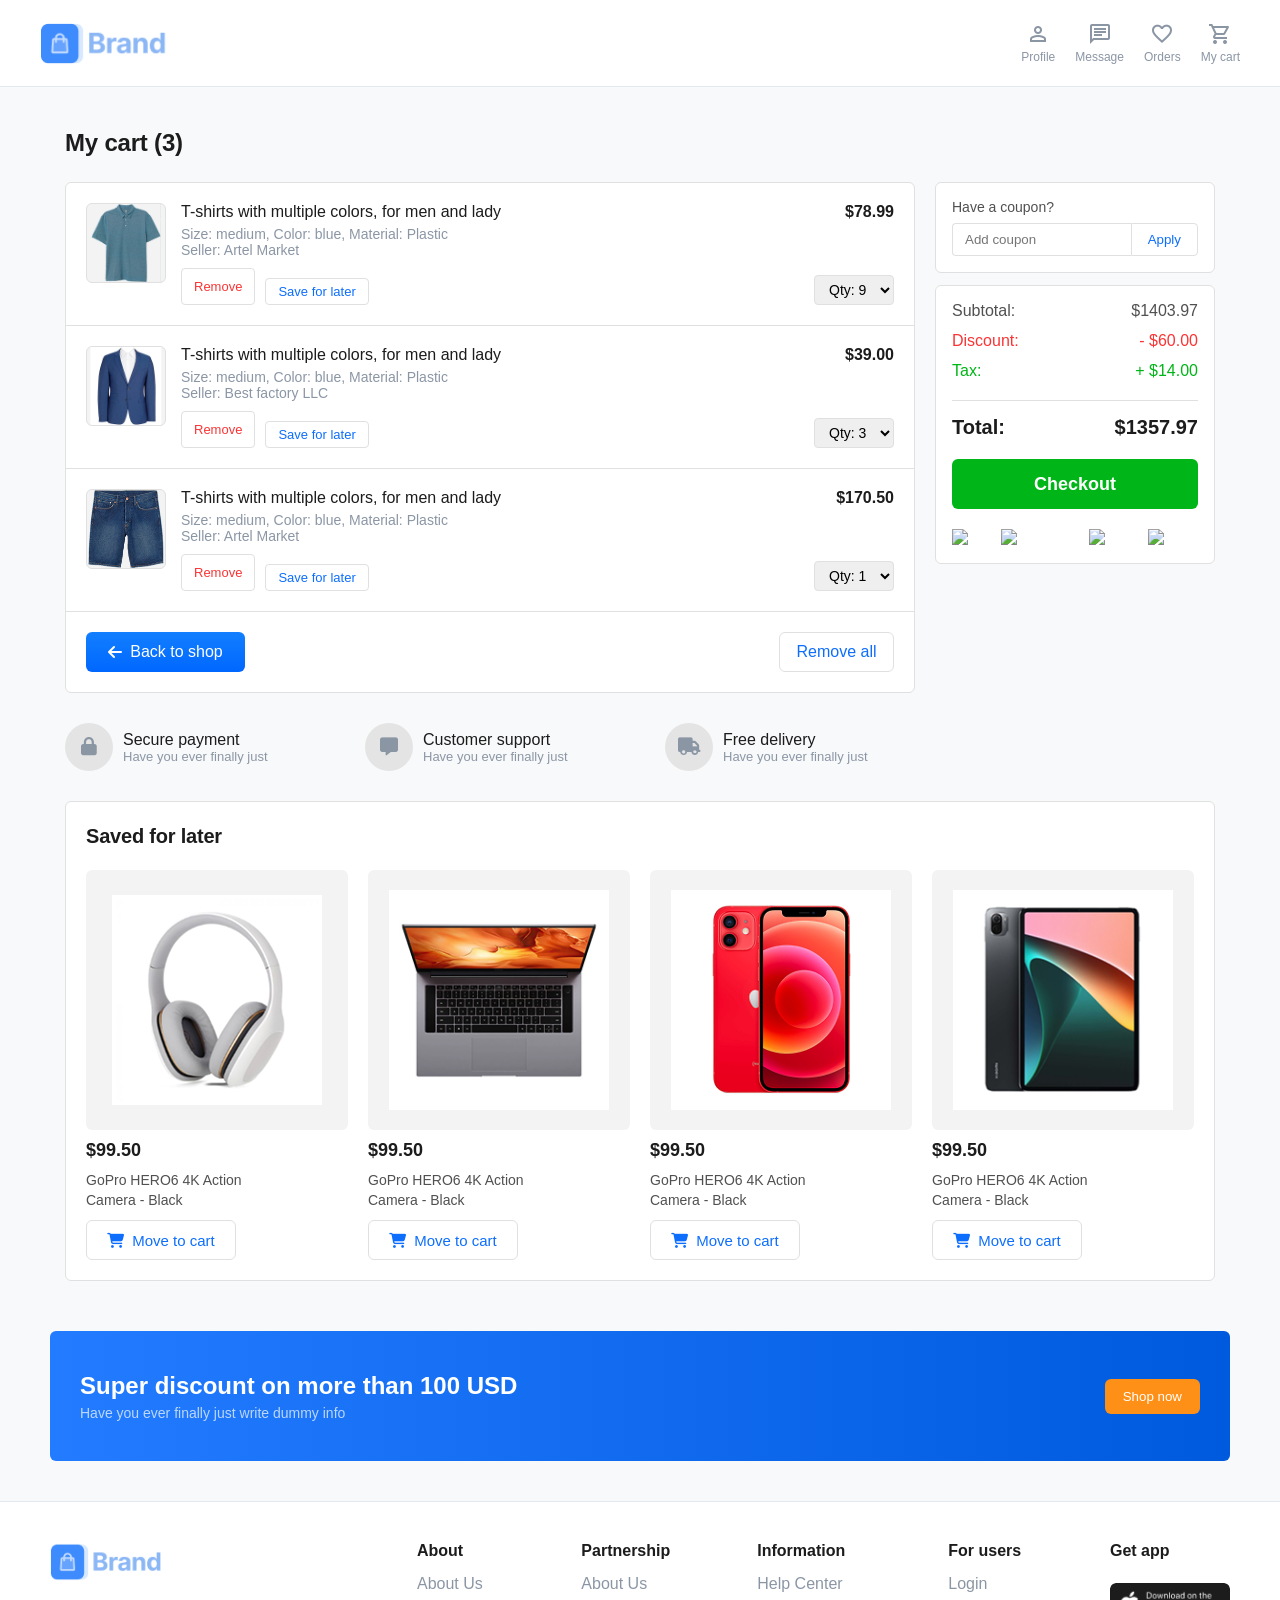
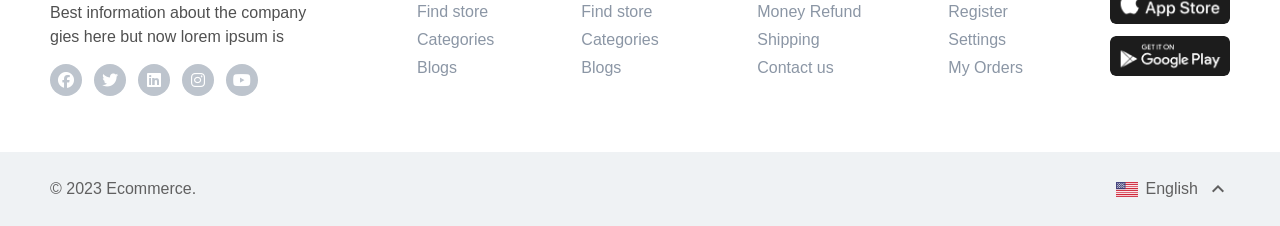
==== cart.html @ c19e3179 "Final assignment submission" ====
<!DOCTYPE html>
<html lang="en">

<head>
  <meta charset="UTF-8">
  <meta name="viewport" content="width=device-width, initial-scale=1.0">
  <link rel="stylesheet" href="css/style.css">
<link
      rel="stylesheet"
      href="https://fonts.googleapis.com/css2?family=Material+Symbols+Outlined:opsz,wght,FILL,GRAD@24,400,1,0"
    />
    <link
      rel="stylesheet"
      href="https://cdnjs.cloudflare.com/ajax/libs/font-awesome/6.5.1/css/all.min.css"
    />  <title>ecommerce</title>
</head>

<body>
  <header class="header-wrapper">
      <div class="main-header">
        <div class="header-container">
          <div class="logo">
            <img src="assets/assets/Layout/Brand/logo-colored.png" alt="Brand Logo" />
          </div>
          <nav class="user-nav">
            <div class="nav-item">
              <span class="material-symbols-outlined colored-icon">person</span>
              <span class="colored-text">Profile</span>
            </div>
            <div class="nav-item">
              <span class="material-symbols-outlined colored-icon">chat</span>
              <span class="colored-text">Message</span>
            </div>
            <div class="nav-item">
              <span class="material-symbols-outlined colored-icon"
                >favorite</span
              >
              <span class="colored-text">Orders</span>
            </div>
            <div class="nav-item">
              <span class="material-symbols-outlined colored-icon"
                >shopping_cart</span
              >
              <span class="colored-text">My cart</span>
            </div>
          </nav>
        </div>
      </div>

          </header>
          <div class="container">
    <div class="page-title">My cart (3)</div>

    <div class="main-content">
        <!-- Left Side: Cart Data -->
        <div class="cart-section">
            
            <!-- Item 1 -->
            <div class="cart-item">
                <div class="item-details-left">
                    <div class="item-image">
                        <img src="assets/assets/Layout/alibaba/Image/cloth/Bitmap.png" alt="T-shirt">
                    </div>
                    <div class="item-info">
                        <h4>T-shirts with multiple colors, for men and lady</h4>
                        <div class="item-meta">Size: medium, Color: blue, Material: Plastic<br>Seller: Artel Market</div>
                        <div class="item-actions">
                            <button class="btn-small">Remove</button>
                            <button class="btn-small save">Save for later</button>
                        </div>
                    </div>
                </div>
                <div class="item-price-right">
                    <div class="item-price">$78.99</div>
                    <select class="qty-dropdown">
                        <option>Qty: 9</option>
                    </select>
                </div>
            </div>

            <!-- Item 2 -->
            <div class="cart-item">
                <div class="item-details-left">
                    <div class="item-image">
                        <img src="assets/assets/Layout/alibaba/Image/cloth/30.png" alt="Backpack">
                    </div>
                    <div class="item-info">
                        <h4>T-shirts with multiple colors, for men and lady</h4>
                        <div class="item-meta">Size: medium, Color: blue, Material: Plastic<br>Seller: Best factory LLC</div>
                        <div class="item-actions">
                            <button class="btn-small">Remove</button>
                            <button class="btn-small save">Save for later</button>
                        </div>
                    </div>
                </div>
                <div class="item-price-right">
                    <div class="item-price">$39.00</div>
                    <select class="qty-dropdown">
                        <option>Qty: 3</option>
                    </select>
                </div>
            </div>

            <!-- Item 3 -->
            <div class="cart-item">
                <div class="item-details-left">
                    <div class="item-image">
                        <img src="assets/assets/Layout/alibaba/Image/cloth/3.png" alt="Lamp">
                    </div>
                    <div class="item-info">
                        <h4>T-shirts with multiple colors, for men and lady</h4>
                        <div class="item-meta">Size: medium, Color: blue, Material: Plastic<br>Seller: Artel Market</div>
                        <div class="item-actions">
                            <button class="btn-small">Remove</button>
                            <button class="btn-small save">Save for later</button>
                        </div>
                    </div>
                </div>
                <div class="item-price-right">
                    <div class="item-price">$170.50</div>
                    <select class="qty-dropdown">
                        <option>Qty: 1</option>
                    </select>
                </div>
            </div>

            <!-- Cart Bottom Buttons -->
            <div class="cart-bottom-actions">
                <button class="btn-back"><i class="fa-solid fa-arrow-left"></i> Back to shop</button>
                <button class="btn-remove-all">Remove all</button>
            </div>
        </div>

        <!-- Right Side: Summary Sidebar -->
        <div class="sidebar1">
            <div class="block-coupon">
                <p>Have a coupon?</p>
                <div class="coupon-input-group">
                    <input type="text" placeholder="Add coupon">
                    <button>Apply</button>
                </div>
            </div>

            <div class="aside-summary">
                <div class="summary-row"><span>Subtotal:</span> <span>$1403.97</span></div>
                <div class="summary-row discount"><span>Discount:</span> <span>- $60.00</span></div>
                <div class="summary-row tax"><span>Tax:</span> <span>+ $14.00</span></div>
                
                <div class="summary-total"><span>Total:</span> <span>$1357.97</span></div>
                
                <button class="btn-checkout">Checkout</button>
                
                <div class="payment-icons">
                    <img src="https://upload.wikimedia.org/wikipedia/commons/f/fa/American_Express_logo_%282018%29.svg" alt="Amex" height="18">
                    <img src="https://upload.wikimedia.org/wikipedia/commons/2/2a/Mastercard-logo.svg" alt="Mastercard" height="18">
                    <img src="https://upload.wikimedia.org/wikipedia/commons/b/b5/PayPal.svg" alt="PayPal" height="18">
                    <img src="https://upload.wikimedia.org/wikipedia/commons/b/b0/Apple_Pay_logo.svg" alt="Apple Pay" height="18">
                </div>
            </div>
        </div>
    </div>

    <!-- Info Features Row -->
    <div class="features-row">
        <div class="feature-block">
            <div class="feature-icon grey"><i class="fa-solid fa-lock"></i></div>
            <div class="feature-text">
                <h5>Secure payment</h5>
                <p>Have you ever finally just</p>
            </div>
        </div>
        <div class="feature-block">
            <div class="feature-icon grey"><i class="fa-solid fa-message"></i></div>
            <div class="feature-text">
                <h5>Customer support</h5>
                <p>Have you ever finally just</p>
            </div>
        </div>
        <div class="feature-block">
            <div class="feature-icon grey"><i class="fa-solid fa-truck"></i></div>
            <div class="feature-text">
                <h5>Free delivery</h5>
                <p>Have you ever finally just</p>
            </div>
        </div>
    </div>

    <!-- Saved for Later Section -->
    <div class="saved-section">
        <div class="saved-title">Saved for later</div>
        <div class="saved-grid">
            
            <div class="saved-card">
                <div class="saved-image"><img src="assets/assets/Image/tech/86.png" alt="Tablet"></div>
                <div class="saved-price">$99.50</div>
                <div class="saved-desc">GoPro HERO6 4K Action <br> Camera - Black</div>
                <button class="btn-move-cart"><i class="fa-solid fa-cart-shopping"></i> Move to cart</button>
            </div>

            <div class="saved-card">
                <div class="saved-image"><img src="assets/assets/Image/tech/34.png" alt="Phone"></div>
                <div class="saved-price">$99.50</div>
                <div class="saved-desc">GoPro HERO6 4K Action <br> Camera - Black</div>
                <button class="btn-move-cart"><i class="fa-solid fa-cart-shopping"></i> Move to cart</button>
            </div>

            <div class="saved-card">
                <div class="saved-image"><img src="assets/assets/Image/tech/33.png" alt="Smartwatch"></div>
                <div class="saved-price">$99.50</div>
                <div class="saved-desc">GoPro HERO6 4K Action  <br> Camera - Black</div>
                <button class="btn-move-cart"><i class="fa-solid fa-cart-shopping"></i> Move to cart</button>
            </div>

            <div class="saved-card">
                <div class="saved-image"><img src="assets/assets/Image/tech/32.png" alt="Laptop"></div>
                <div class="saved-price">$99.50</div>
                <div class="saved-desc">GoPro HERO6 4K Action <br> Camera - Black</div>
                <button class="btn-move-cart"><i class="fa-solid fa-cart-shopping"></i> Move to cart</button>
            </div>

        </div>
    </div>
</div>
<!-- BANNER -->
<div class="discount-banner">

  <div class="banner-text">
    <h2>Super discount on more than 100 USD</h2>
    <p>Have you ever finally just write dummy info</p>
  </div>

  <button>Shop now</button>

</div>
<!-- ===== FOOTER ===== -->
   <footer class="main-footer">
      <div class="footer-container">
        <div class="footer-col brand-info">
          <img
            src="assets/assets/Layout/Brand/logo-colored.png"
            alt="Brand Logo"
            class="footer-logo"
          />
          <p class="brand-desc">
            Best information about the company gies here but now lorem ipsum is
          </p>
          <div class="social-icons">
            <a href="#"><i class="fa-brands fa-facebook"></i></a>
            <a href="#"><i class="fa-brands fa-twitter"></i></a>
            <a href="#"><i class="fa-brands fa-linkedin"></i></a>
            <a href="#"><i class="fa-brands fa-instagram"></i></a>
            <a href="#"><i class="fa-brands fa-youtube"></i></a>
          </div>
        </div>

        <div class="footer-col">
          <h4>About</h4>
          <ul>
            <li><a href="#">About Us</a></li>
            <li><a href="#">Find store</a></li>
            <li><a href="#">Categories</a></li>
            <li><a href="#">Blogs</a></li>
          </ul>
        </div>

        <div class="footer-col">
          <h4>Partnership</h4>
          <ul>
            <li><a href="#">About Us</a></li>
            <li><a href="#">Find store</a></li>
            <li><a href="#">Categories</a></li>
            <li><a href="#">Blogs</a></li>
          </ul>
        </div>

        <div class="footer-col">
          <h4>Information</h4>
          <ul>
            <li><a href="#">Help Center</a></li>
            <li><a href="#">Money Refund</a></li>
            <li><a href="#">Shipping</a></li>
            <li><a href="#">Contact us</a></li>
          </ul>
        </div>

        <div class="footer-col">
          <h4>For users</h4>
          <ul>
            <li><a href="#">Login</a></li>
            <li><a href="#">Register</a></li>
            <li><a href="#">Settings</a></li>
            <li><a href="#">My Orders</a></li>
          </ul>
        </div>

        <div class="footer-col app-links">
          <h4>Get app</h4>
          <a href="#"
            ><img
              src="assets/assets/Layout/Misc/market-button.png"
              alt="App Store"
              class="store-img"
          /></a>
          <a href="#"
            ><img
              src="assets/assets/Layout/Misc/Group.png"
              alt="Google Play"
              class="store-img"
          /></a>
        </div>
      </div>

      <div class="footer-bottom">
        <div class="bottom-container">
          <p>© 2023 Ecommerce.</p>
          <div class="lang-select">
            <img
              src="assets/assets/Layout1/Image/flags/US@2x.png"
              alt="US"
              class="mini-flag"
            />
            <span>English</span>
            <span class="material-symbols-outlined">expand_less</span>
          </div>
        </div>
      </div>
    </footer>
</body>
</html>
---- css/style.css ----
body {
  margin: 0;
  font-family: Arial;
  background-color: rgb(245, 245, 245); 
}

* {
    margin: 0;
    padding: 0;
    box-sizing: border-box;
    font-family: 'Arial', sans-serif; 
}

:root {
    --primary-blue: #0D6EFD;
    --border-color: #E3E8EE;
    --text-gray: #8B96A5;
    --dark-text: #1C1C1C;
}

.header-wrapper {
    width: 100%;
    display: block; 
    background: #FFFFFF;
    border-bottom: 1px solid var(--border-color);
}

.main-header {
    width: 100%;
    height: 86px;
    display: flex;
    justify-content: center;
    align-items: center;
}

.header-container {
    width: 100%;
    max-width: 1440px;
    padding: 0 40px;
    display: flex;
    justify-content: space-between;
    align-items: center;
}

.logo img {
    height: 45px;
    display: block;
}

.search-container {
    display: flex;
    border: 2px solid var(--primary-blue);
    border-radius: 8px;
    overflow: hidden;
    height: 40px;
    width: 600px;
}

.search-input {
    border: none;
    padding: 0 15px;
    flex-grow: 1;
    outline: none;
}

.category-select {
    border-left: 1px solid var(--border-color);
    display: flex;
    align-items: center;
    padding: 0 10px;
    gap: 5px;
    font-size: 14px;
    background: #fff;
    cursor: pointer;
}

.search-btn {
    background: var(--primary-blue);
    color: white;
    border: none;
    padding: 0 25px;
    font-weight: 600;
    cursor: pointer;
}

/* USER NAV */
.user-nav {
    display: flex;
    gap: 20px;
}

.nav-item {
    display: flex;
    flex-direction: column;
    align-items: center;
    cursor: pointer;
}

.colored-icon {
    color: var(--text-gray);
    font-size: 24px !important;
    margin-bottom: 4px;
}

.colored-text {
    color: var(--text-gray);
    font-size: 12px;
}

/* SECONDARY NAV (56px height) */
.secondary-nav {
    width: 100%;
    height: 56px;
    border-top: 1px solid var(--border-color);
    display: flex;
    justify-content: center;
}

.container {
    width: 100%;
    max-width: 1440px;
    padding: 0 40px;
}

.nav-flex {
    display: flex;
    justify-content: space-between;
    align-items: center;
    height: 100%;
}

.nav-left, .nav-right {
    display: flex;
    align-items: center;
    gap: 25px;
}

.menu-item, .menu-link {
    display: flex;
    align-items: center;
    gap: 6px;
    text-decoration: none;
    color: var(--dark-text);
    font-size: 16px;
    font-weight: 500;
    cursor: pointer;
}

.menu-link:hover, .menu-item:hover {
    color: var(--primary-blue);
}

.expand-icon {
    font-size: 18px !important;
    color: var(--text-gray);
}

.nav-flag {
    width: 22px;
    height: 15px;
    object-fit: cover;
}

.dropdown {
    position: relative; 
}

.dropdown-content {
    display: none;      
    position: absolute;
    top: 100%;        
    left: 0;
    background-color: #ffffff;
    min-width: 150px;
    box-shadow: 0px 8px 16px rgba(0,0,0,0.1); 
    border: 1px solid #E3E8EE;
    border-radius: 4px;
    z-index: 100;       
    list-style: none;
    padding: 10px 0;
}

.dropdown:hover .dropdown-content {
    display: block;
}

.dropdown-content li {
    padding: 10px 15px;
    display: flex;
    align-items: center;
    gap: 10px;
    font-size: 14px;
    color: #1C1C1C;
    transition: background 0.2s;
}

.dropdown-content li:hover {
    background-color: #F7F8F9;
    color: #0D6EFD;
}

.dropdown-content li img {
    width: 30px;     
    height: 18px;  
    object-fit: cover; 
    border-radius: 2px; 
    border: 1px solid #E3E8EE; 
}

.main-container {
  width: 1254px;
  height: 400px;
  border-radius: 6px;
  border: 1px solid #ccc;
  margin: 20px auto;
  display: grid;
  grid-template-columns: 250px 665px 200px;
  gap: 20px;
  align-items: start;
  background-color: white;
}

.sidebar {
background-color: white;
  padding: 10px;
  border-radius: 6px;
  width: 250px;
  height: 360px;
}


.sidebar p {
  padding: 10px;
  margin: 0;
  cursor: pointer;
  border-radius: 6px;
  
}

.sidebar p:hover {
  background: #e3f0ff;
}

.sidebar .active {
  background: #dbeafe;
}

/* BANNER */
.banner {
  width: 665px;
  height: 360px;
  border-width: 1px;
  background: url('../assets/assets/Image/backgrounds/Banner-board.png') no-repeat center/cover;
  border-radius: 6px;
  display: flex;
  background-color: white;
  margin-top: 10px;
  }

.banner-text h3 {
  margin: 0;
  align-self: flex-start;
  margin-top: 50px;
  margin-left: 40px;

}

.banner-text h1 {
  margin: 10px 0;
  margin-left: 40px;
}

.banner-text button {
  padding: 8px 15px;
  border: none;
  border-radius: 6px;
  margin-left: 40px;
  
}

.right-section {
  display: flex;
  flex-direction: column;
  gap: 10px;
  margin-left: 10px;
  border-radius: 6px;
  margin-top: 10px;
}

.profile-box {
  background: #f0f7ff;
  padding: 15px;
  border-radius: 6px;
  width: 250px;
  height: 180px;
  align-items: space-between;
}
.btn-row {
  display: flex;
  flex-direction: column;
  gap: 10px;
}
.profile-top {
  display: flex;
  gap: 10px;
  align-items: center;
  padding-bottom: 15px;
}

.avatar {
  width: 44px;
}

/* BUTTONS */
.btn-primary {
  width: 100%;
  height: 30px;
  margin-top: 10px;
  border-radius: 6px;
  border: none;
  color: white;
  background: linear-gradient(180deg, #127FFF 0%, #0067FF 100%);
}

.btn-light {
  width: 100%;
  height: 30px;
  margin-top: 5px;
  border-radius: 6px;
  border: 1px solid #ddd;
}

.offer-box {
  background: #F38332;
  color: white;
  padding: 15px;
  border-radius: 6px;
  width: 250px;
  height: 80px;
}

.quote-box {
  background: #55BDC3;
  color: white;
  padding: 15px;
  border-radius: 6px;
  width: 250px;
  height: 80px;
}

.deals-section {
  width: 1254px;
  height: 240px;
  margin: 20px auto;
  display: flex;
  background: white;
  border-radius: 6px;
  border: 1px solid #ccc;
  background-color: white;
}
.deals-header {
  display: flex;
  width: 330px;
  height: 257px;
}

.deal-timer {
  width: 198px;
  padding: 15px;
}

.timer-box {
  display: flex;
  gap: 5px;
  margin-top: 10px;
}

.timer-box div {
  background: #444;
  color: white;
  padding: 6px;
  border-radius: 4px;
  font-size: 12px;
}

.deal-items {
  display: flex;
  flex: 1;
}

.item {
  text-align: center;
  border-left: 1px solid #eee;
  padding: 10px;
  width: 179px;
  height: 235px;
}

.item img {
  width: 100px;
  height: 120px;
}

.item span {
  display: inline-block;
  background: #ffe5e5;
  color: red;
  padding: 3px 6px;
  border-radius: 10px;
}

/* BLOCK */
.block-section {
  width: 1253px;
  height: 257px;
  margin: 20px auto;
  display: flex;
  background: white;
  border-radius: 6px;
  border: 1px solid #ccc;
 }

.block-left {
  width: 380px;
  padding: 20px;
  background: #f5f5f5;
  background: url('../assets/assets/Image/backgrounds/969.png') no-repeat center;
  background-size: 100% 100%;
}

.block-left.second {
  width: 380px;
  padding: 20px;
  background: #eaf2ff;
   background: url('../assets/assets/Image/backgrounds/98.png') no-repeat center;
  background-size: 100% 100%;
}


.block-items {
  display: grid;
  grid-template-columns: repeat(4, 1fr);
  flex: 1;
}

.card {
  width: 223px;
  height: 128px;
  display: flex;
  justify-content: space-between;
  align-items: center;
  padding: 10px;
  border-left: 1px solid #eee;
  border-bottom: 1px solid #eee;
}

/* TEXT */
.text {
  font-size: 14px;
}

.text span {
  font-size: 12px;
  color: gray;
}

/* IMAGE RIGHT SIDE */
.card img {
  width: 70px;
  height: 70px;
  object-fit: contain;
}

.inquiry-section {
  width: 1254px;
  height: 420px;
  margin: 20px auto;
  border-radius: 6px;
  display: flex;
  justify-content: space-between;
  align-items: center;
  padding: 40px  ;
  background: url('../assets/assets/Image/backgrounds/982.png') center/cover;
  color: white;
}

.inquiry-left {
  width: 440px;
  
}
.inquiry-left h2 {
  margin: 0 0 10px;
}

/* RIGHT FORM */
.inquiry-form {
  width: 500px;
  height: 346px;
  background: white;
  color: black;
  padding: 20px;
  border-radius: 6px;
  align-items: space-between;
  gap:10px;
}
.inquiry-form h3 {
  margin: 0 0 15px;
}
.inquiry-form input,
.inquiry-form textarea,
.inquiry-form select {
  width: 460px;
  margin-bottom: 20px;
  padding: 10px;
}

.form-row {
  display: flex;
  gap: 10px;
}

.inquiry-form button {
  background: #0d6efd;
  color: white;
  border: none;
  padding: 10px;
  border-radius: 6px;
}
.recommend-section {
  width: 1254px;
  margin: 20px auto;
}

.recommend-section h3 {
  margin-bottom: 20px;
}

.recommend-grid {
  display: grid;
  grid-template-columns: repeat(5, 1fr);
  gap: 15px;
}

.rec-card {
  background: white;
  padding: 15px;
  border-radius: 6px;
  text-align: left;
}

.rec-card img {
  width: 100%;
  height: 150px;
  object-fit: contain;
}

.rec-card h4 {
  margin: 10px 0 5px;
}

.rec-card p {
  font-size: 13px;
  color: gray;
}
.service-section {
  width: 1254px;
  margin: 30px auto;
}
.service-section h3 {
  margin-bottom: 20px;
}
.service-grid {
  display: grid;
  grid-template-columns: repeat(4, 1fr);
  gap: 20px;
}

.service-card {
  border-radius: 6px;
  overflow: hidden;
  position: relative;
}

.service-icon {
  position: absolute;
  right: 15px;
  top: 90px;
  width: 40px;
  height: 40px;
  background: #e3f0ff;
  border-radius: 50%;
  display: flex;
  align-items: center;
  justify-content: center;
}

.service-card img {
  width: 100%;
  height: 120px;
  object-fit: cover;
}

.service-card p {
  margin: 0px;
  background: white;
  padding: 10px;
}
.country-section {
  width: 1254px;
  margin: 30px auto;
  padding-bottom: 10px;
}
.country-section h3 {
  margin-bottom: 20px;
}
.country-grid {
  display: grid;
  grid-template-columns: repeat(5, 1fr);
  gap: 10px;
}
.country-item {
  display: flex;
  align-items: center;
  gap: 10px;
}

.country-item span {
  font-size: 12px;
  color: gray;
  
}
.newsletter {
  background: #EFF2F4;
  padding: 40px 0;
  text-align: center;
}

/* center content */
.newsletter-box {
  width: 600px;
  margin: auto;
}

/* form row */
.news-form {
  display: flex;
  justify-content: center;
  gap: 10px;
  margin-top: 15px;
}

/* input with icon */
.input-box {
  display: flex;
  align-items: center;
  border: 1px solid #ccc;
  background: white;
  padding: 0 10px;
  height: 40px;
  width: 300px;
}

.input-box i {
  color: gray;
  margin-right: 8px;
}

.input-box input {
  border: none;
  outline: none;
  flex: 1;
}

.news-form button {
  height: 40px;
  padding: 0 20px;
  background: #0d6efd;
  color: white;
  border: none;
  border-radius: 4px;
}
.main-footer {
    width: 100%;
    background: #FFFFFF;
    margin-top: 40px; /* Space from the content above */
    border-top: 1px solid #E3E8EE;
}

.footer-container {
    max-width: 1180px; /* Same as your hero/deals width */
    height: 250px; /* Main content height */
    margin: 0 auto;
    display: flex;
    justify-content: space-between;
    padding-top: 40px;
}

.footer-col h4 {
    font-size: 16px;
    font-weight: 600;
    color: #1C1C1C;
    margin-bottom: 15px;
}

.footer-col ul {
    list-style: none;
}

.footer-col ul li {
    margin-bottom: 10px;
}

.footer-col ul li a {
    text-decoration: none;
    color: #8B96A5;
    font-size: 16px;
    transition: color 0.3s;
}

.footer-col ul li a:hover {
    color: #0D6EFD;
}

/* Brand Section (Column 1) */
.brand-info {
    width: 280px;
}

.footer-logo {
    height: 40px;
    margin-bottom: 15px;
}

.brand-desc {
    color: #505050;
    font-size: 16px;
    line-height: 24px;
    margin-bottom: 15px;
}

.social-icons {
    display: flex;
    gap: 10px;
}

.social-icons img {
    width: 30px;
    height: 30px;
    filter: grayscale(1); /* Matches the design icons */
    opacity: 0.6;
}

/* App Store Images */
.app-links {
    display: flex;
    flex-direction: column;
    gap: 8px;
}

.store-img {
    width: 120px;
    border-radius: 6px;
}

/* FOOTER BOTTOM BAR */
.footer-bottom {
    width: 100%;
    height: 74px; /* Total height = 250 + 74 = 324px total */
    background: #EFF2F4;
    display: flex;
    justify-content: center;
    align-items: center;
}

.bottom-container {
    width: 1180px;
    display: flex;
    justify-content: space-between;
    align-items: center;
    color: #606060;
    font-size: 16px;
}

.lang-select {
    display: flex;
    align-items: center;
    gap: 8px;
    cursor: pointer;
}

.mini-flag {
    width: 22px;
    height: 15px;
}

.social-icons {
    display: flex;
    gap: 12px;
    margin-top: 15px;
}

.social-icons a {
    display: flex;
    align-items: center;
    justify-content: center;
    width: 32px; /* Perfect circle size */
    height: 32px;
    background-color: #BDC4CD; /* The grey background from your reference */
    border-radius: 50%; /* Makes it perfectly round */
    text-decoration: none;
    transition: all 0.3s ease;
}

.social-icons a i {
    color: #FFFFFF; /* White icon inside the grey circle */
    font-size: 16px;
}

.social-icons a:hover {
    background-color: #0D6EFD; /* Changes to brand blue on hover */
}

.social-icons a:hover i {
    color: #FFFFFF;
}
.breadcrumb {
  width: 100%;
  height: 54px;
  background: #f7f7f7;
  display: flex;
  align-items: center;
  gap: 6px;
}
.breadcrumb-item {
  display: flex;
    align-items: center;
    gap: 6px;
    text-decoration: none;
    color: var(--dark-text);
    font-size: 16px;
    font-weight: 500;
    cursor: pointer;
    padding-left: 110px;
}
.breadcrumb a {
  color: #8B96A5;
  text-decoration: none;
  margin: 0 5px;
}
.breadcrumb a:hover {
  color: #0d6efd;
}
.breadcrumb span {
  margin-left: 5px;
  color: #1C1C1C;
}
.page-container {
  width: 1254px;
  margin: 5px auto;
  display: flex;
  gap: 20px;
  align-items: flex-start;
}

.filter-sidebar {
  width: 240px;
  border-bottom: 1px solid #DEE2E7; 
}

.filter-box {
  border-radius: 6px;
  margin-bottom: 12px;
  background: transparent;   
  border: none;              
  border-bottom: 1px solid #DEE2E7;
  padding: 15px 0;
}
.filter-box:last-child {
  border-bottom: none;
  border:none;
}
  
.filter-header {
  display: flex;
  justify-content: space-between;
  align-items: center;
  padding: 12px;
}

.filter-header h4 {
  margin: 0;
  font-size: 14px;
}

.filter-header i {
  font-size: 12px;
  color: gray;
}

.filter-box p {
  margin: 0;
  padding: 8px 12px;
  font-size: 13px;
}
.filter-box a {
  margin: 0;
  padding: 8px 12px;
  font-size: 13px;
  }
  
.see-all {
  color: #0d6efd;
  font-size: 13px;
}

.price-inputs {
  display: flex;
  gap: 10px;
  padding: 10px 12px;
}

.price-inputs input {
  width: 80px;
  padding: 6px;
  border: 1px solid #ccc;
}

/* BUTTON */
.apply-btn {
  margin: 10px 12px;
  width: calc(100% - 24px);
  padding: 6px;
  background: white;
  border: 1px solid #DEE2E7;
  color: #0d6efd;
  border-radius: 4px;
}

/* LABELS */
.filter-box label {
  display: flex;
  align-items: center;
  gap: 6px;
  padding: 6px 12px;
  font-size: 13px;
}

/* STARS */
.fa-star {
  color: #FFA500;
  font-size: 12px;
}
.hide p,
.hide label,
.hide .price-inputs,
.hide input[type="range"],
.hide button {
  display: none;
}
/* RIGHT SIDE */
.content {
  width: 1100px;

}

/* TOP BAR */
.content-top {
  width: 100%;
  display: flex;
  justify-content: space-between;
  align-items: center;
  border: 1px solid #DEE2E7;
  padding: 10px 15px;
  background: white;
}

.result-text {
  font-size: 14px;
}

.content-actions {
  display: flex;
  align-items: center;
  gap: 15px;
}

.featured {
  height: 35px;
  border: 1px solid #ccc;
}

.view-icons i {
  padding: 8px;
  border: 1px solid #ccc;
  cursor: pointer;
}

/* PRODUCT LIST */
.product-list {
  margin-top: 15px;
}

.product-card {
  width: 100%;
  height: 183px;
  display: flex;
  gap: 15px;
  border: 1px solid #DEE2E7;
  padding: 15px;
  margin-bottom: 10px;
  background: white;
  position: relative;
}

.product-card img {
  width: 160px;
  height: 100%;
  object-fit:fill;
  
}

.product-info h4 {
  margin-top: 5px;
  color: #1C1C1C;
  padding-bottom: 10px;
}
.product-info p {
  margin: 5px 0;
  color: gray;
  padding-top: 10px;
  font-size: 13px;
  font-weight: 400;
}
.price {
  font-weight: bold;
  padding-bottom: 10px;
}

.old {
  text-decoration: line-through;
  color: gray;
  font-size: 12px;
}

.rating {
  font-size: 12px;
  margin: 5px 0;
}

.fa-star {
  color: orange;
}

.green {
  color: green;
  margin-left: 10px;
}


.product-info a {
  color: #0d6efd;
  font-size: 13px;
}

.fav {
  position: absolute;
  right: 15px;
  top: 15px;
  color: #0d6efd;
  cursor: pointer;
}
.fav1 {
  position: absolute;
  right: 15px;
  top: 267px;
  color: #0d6efd;
  cursor: pointer;
  border-radius: 6px;
  border: 1px solid rgb(219, 219, 219) ;
  padding: 4px 4px 4px 4px;
}
/* PAGINATION */
.pagination {
  width: 100%;
  display: flex;
  justify-content: flex-end;
  gap: 20px;
  margin-top: 20px;
  margin-bottom: 20px;
}

.pages button:hover {
  background: rgb(182, 182, 182);
  color: white;
}

.show {
  border: 1px solid #ccc;
  padding: 8px 12px;
}

.pages button {
  width: 40px;
  height: 40px;
  border: 1px solid #ccc;
  background: white;
}

.pages .active {
  background: rgb(182, 182, 182);
  color: white;
}
.filters-applied {
  display: flex;
  gap: 10px;
  align-items: center;
  flex-wrap: wrap;
  padding: 8px;
}

.tag {
  background: #ffffff;
  padding: 5px 10px;
  border-radius: 5px;
  font-size: 13px;
  display: flex;
  gap: 5px;
  align-items: center;
  cursor: pointer;
  border: 1px solid #0073ff
}

.tag i {
  font-size: 12px;
}

.clear-btn {
  margin-left: auto;
  background: none;
  border: none;
  color: #0d6efd;
  cursor: pointer;
}
.grid-products {
  display: grid;
  grid-template-columns: repeat(3, 1fr);
  gap: 15px;
  margin-top: 10px;
}

.grid-card {
  background: white;
  border: 1px solid #DEE2E7;
  border-radius: 6px;
  padding: 15px;
  text-align: flex-start;
  position: relative;
width: 327px;
height: 405px;
}

.grid-card img {
 width: 230px;
  height: 230px;
 object-fit: fill;
}

.grid-card h4 {
  margin: 10px 0 5px;
  padding-top: 10px;
  padding-bottom: 10px;
}

.grid-card h4 span {
  text-decoration: line-through;
  color: gray;
  font-size: 12px;
}

.grid-card p {
  font-size: 14px;
  color: #555;
  padding-top: 10px;
}
.content-main {
  width: 1180px;
  height: 500px;
  margin: 20px auto;
  display: flex;
  gap: 20px;
  background: white;
  padding: 20px;
  border: 1px solid #DEE2E7;
  border-radius: 6px;
}

/* LEFT */
.image-section {
  width: 380px;
}

.main-img {
  width: 380px;
  height: 380px;
  border: 1px solid #DEE2E7;
  border-radius: 6px;
  display: flex;
  align-items: center;
  justify-content: center;
}

.main-img img {
  width: 345px;
  height: 345px;
  object-fit: contain;
}

/* GALLERY */
.gallery {
  display: flex;
  gap: 8px;
  margin-top: 10px;
}

.gallery img {
  width: 56px;
  height: 56px;
  border: 1px solid #ccc;
  cursor: pointer;
}

/* CENTER */
.product-info-detail {
  width: 430px;
  
}

.product-info-detail h2 {
  margin-top: 10px;
  font-size: 20px;
  margin-bottom: 10px;
}

/* STOCK */
.stock {
  color: green;
  font-size: 14px;
  display: flex;
  align-items: center;
  gap: 5px;
}

/* RATING LINE */
.rating-line {
  display: flex;
  gap: 12px;
  align-items: center;
  font-size: 13px;
  margin-bottom: 10px;
}

.stars i {
  color: orange;
  font-size: 12px;
}

.score {
  color: #ff9017;
  font-weight: bold;
}

/* PRICE BOX */
.price-box {
  display: flex;
  margin: 10px 0;
  background: #fff3e6;
    gap: 18px;

}

.price-item {
  padding: 10px 15px;
  border-right: 1px solid #eee;
}

.price-item span {
  display: block;
  font-size: 12px;
  color: gray;
}

/* DETAILS TABLE */
.details-table {
  margin-top: 10px;
  gap: 8px;
  display: flex;
  flex-direction: column;
}

.row {
  display: flex;
  padding: 8px 0;
  border-bottom: 1px solid #eee;
}

.row span {
  width: 140px;
  color: gray;
  font-size: 13px;
}

.row p {
  margin: 0;
  font-size: 13px;
}

/* RIGHT */
.seller-box {
  width: 280px;
  border: 1px solid #DEE2E7;
  padding: 15px;
  border-radius: 6px;
  display: flex;
  flex-direction: column;
  gap: 10px;
}
.seller-box p {
  margin: 0;
  font-size: 16px;
  color: #838383;
  gap: 5px;
  }

.seller-top {
  display: flex;
  gap: 10px;
  align-items: center;
  border-bottom: 1px solid #d6d6d6;
  padding-bottom: 12px;
}

.logo1 {
  width: 40px;
  height: 40px;
  background: #d8f0f2;
  display: flex;
  align-items: center;
  justify-content: center;
  border-radius: 6px;
}

.seller-box button {
  width: 100%;
  margin-top: 10px;
}
.btn-light {
  background-color: white;
  color: #0d6efd;
}
.save {
  margin-top: 10px;
  color: #0d6efd;
  cursor: pointer;
  padding-left: 50px;
}
.detail-container{
  width:1254px;
  margin:40px auto;
  display:flex;
  gap:25px;
  padding-left:35px;
}

/* LEFT */
.block-detail{
  width:880px;
  background:white;
  border:1px solid #DEE2E7;
  border-radius:6px;
  padding:20px;
}

.tabs{
  display:flex;
  border-bottom:1px solid #DEE2E7;
}

.tabs span{
  padding:12px 20px;
  cursor:pointer;
  color:#8B96A5;
}

.tabs .active{
  color:#0d6efd;
  border-bottom:2px solid #0d6efd;
}

.desc{
  font-size:14px;
  color:#505050;
  line-height:22px;
  margin:20px 0;
}

/* TABLE */
.info-table{
  width:100%;
  border:1px solid #DEE2E7;
  border-collapse:collapse;
  margin-bottom:20px;
}

.info-table td{
  border:1px solid #DEE2E7;
  padding:10px;
  font-size:13px;
}

/* FEATURES */
.features{
  list-style:none;
  padding:0;
}

.features li{
  margin-bottom:8px;
  font-size:13px;
}

.features i{
  color:#0d6efd;
  margin-right:6px;
}

/* RIGHT */
.aside-items{
  width:280px;
  height:408px;
  background:white;
  border:1px solid #DEE2E7;
  border-radius:6px;
  padding:15px;
}

.aside-items h4{
  margin-bottom:15px;
}

.aside-card{
  display:flex;
  gap:10px;
  margin-bottom:12px;
}

.aside-card img{
  width:60px;
  height:60px;
  object-fit:contain;
  border:1px solid #eee;
}

.aside-card p{
  margin:0;
  font-size:13px;
}

.aside-card span{
  font-size:12px;
  color:gray;
}
/* RELATED */
.block-recommend {
  width: 1180px;
  height: 300px;
  margin: 30px auto;
  background: white;
  border: 1px solid #DEE2E7;
  border-radius: 6px;
  padding: 20px;
}

.block-recommend h3 {
  font-size: 20px;
  margin-bottom: 20px;
}

/* ROW */
.recommend-row {
  display: flex;
  justify-content: space-between;
}

/* ITEM */
.rec-item {
  width: 172px;
}

.rec-item img {
  width: 100%;
  height: 160px;
  object-fit: contain;
  background: #f5f5f5;
  border-radius: 6px;
}

.rec-item p {
  font-size: 13px;
  margin: 10px 0 5px;
}

.rec-item span {
  font-size: 13px;
  color: gray;
}


/* BANNER */
.discount-banner {
  width: 1180px;
  height: 130px;
  margin: 20px auto;
  border-radius: 6px;
  display: flex;
  justify-content: space-between;
  align-items: center;
  padding: 0 30px;

  /* 🔥 gradient same design */
  background: linear-gradient(90deg, #237CFF 0%, #005ADE 100%);
  color: white;
}

/* TEXT */
.banner-text h2 {
  margin: 0;
  font-size: 24px;
}

.banner-text p {
  margin-top: 5px;
  opacity: 0.7;
  font-size: 14px;
}

/* BUTTON */
.discount-banner button {
  background: #FF9017;
  border: none;
  color: white;
  padding: 10px 18px;
  border-radius: 6px;
  cursor: pointer;
}
* {
    box-sizing: border-box;
    margin: 0;
    padding: 0;
}

body {
    font-family: 'Inter', sans-serif;
    background-color: #F8F9FA;
    color: #1C1C1C;
}

/* Fix: Container ki max-width use ki hai aur top margin kam kar diya hai */
.container {
    max-width: 1180px;
    width: 100%;
    margin: 40px auto 50px auto; /* 40px margin-top karega topbar ke masle ko fix */
    padding: 0 15px; /* Taa ke choti screen pe border na kate */
}

/* --- Header --- */
.page-title {
    font-weight: 600;
    font-size: 24px;
    line-height: 32px;
    letter-spacing: -0.2px;
    margin-bottom: 23px; 
    color: #1C1C1C;
}

/* --- Main Layout --- */
.main-content {
    display: flex;
    gap: 20px; 
    align-items: flex-start; /* Fix: Box apni asal height pe rahenge, stretch nahi honge */
}

/* --- Left Side: Cart Items --- */
.cart-section {
    flex: 1; /* Fix: Bachi hui sari jagah properly cover karega, display cut nahi hoga */
    background: #FFFFFF;
    border: 1px solid #E0E0E0;
    border-radius: 6px;
}

.cart-item {
    display: flex;
    justify-content: space-between;
    padding: 20px; /* Fix: width ki jagah padding use ki hai takay cut na ho */
    border-bottom: 1px solid #E0E0E0;
}

.item-details-left {
    display: flex;
    gap: 15px;
}

.item-image {
    width: 80px;
    height: 80px;
    background: #F3F3F3;
    border: 1px solid #E0E0E0;
    border-radius: 6px;
    display: flex;
    align-items: center;
    justify-content: center;
    overflow: hidden;
    flex-shrink: 0;
}

.item-image img {
    max-width: 100%;
    max-height: 100%;
    object-fit: cover;
}

.item-info h4 {
    font-size: 16px;
    font-weight: 500;
    margin-bottom: 5px;
    color: #1C1C1C;
}

.item-meta {
    font-size: 14px;
    color: #8B96A5;
    margin-bottom: 10px;
}

.item-actions {
    display: flex;
    gap: 10px;
}

.btn-small {
    padding: 5px 12px;
    border: 1px solid #E0E0E0;
    background: #FFFFFF;
    border-radius: 4px;
    font-size: 13px;
    color: #FA3434;
    cursor: pointer;
    font-weight: 500;
}

.btn-small.save {
    color: #0D6EFD;
    
}

.item-price-right {
    text-align: right;
    display: flex;
    flex-direction: column;
    justify-content: space-between;
    align-items: flex-end;
    min-width: 80px; /* Ensure price side doesn't squish */
}

.item-price {
    font-size: 16px;
    font-weight: 600;
    color: #1C1C1C;
}

.qty-dropdown {
    padding: 5px 10px;
    border: 1px solid #E0E0E0;
    border-radius: 4px;
    font-size: 14px;
    outline: none;
    width: 80px;
    margin-top: 15px;
}

/* Cart Bottom Buttons */
.cart-bottom-actions {
    display: flex;
    justify-content: space-between;
    padding: 20px;
}

.btn-back {
    width: 159px;
    height: 40px;
    border-radius: 6px;
    background: linear-gradient(180deg, #127FFF 0%, #0067FF 100%);
    color: #FFFFFF;
    border: none;
    font-size: 16px;
    font-weight: 500;
    display: flex;
    align-items: center;
    justify-content: center;
    gap: 8px;
    cursor: pointer;
}

.btn-remove-all {
    width: 115px;
    height: 40px;
    border: 1px solid #E0E0E0;
    border-radius: 6px;
    background: #FFFFFF;
    color: #0D6EFD;
    font-size: 16px;
    font-weight: 500;
    cursor: pointer;
}

.sidebar1 {
    width: 280px; 
    flex-shrink: 0;
    display: flex;
    flex-direction: column;
    gap: 12px;
}

.block-coupon {
    background: #FFFFFF;
    border: 1px solid #E0E0E0;
    border-radius: 6px;
    padding: 16px;
}

.block-coupon p {
    font-size: 14px;
    color: #505050;
    margin-bottom: 8px;
}

.coupon-input-group {
    display: flex;
}

.coupon-input-group input {
    flex: 1;
    padding: 8px 12px;
    border: 1px solid #E0E0E0;
    border-right: none;
    border-radius: 4px 0 0 4px;
    outline: none;
    width: 100%;
}

.coupon-input-group button {
    padding: 8px 16px;
    border: 1px solid #E0E0E0;
    background: #FFFFFF;
    color: #0D6EFD;
    border-radius: 0 4px 4px 0;
    cursor: pointer;
    font-weight: 500;
}

.aside-summary {
    background: #FFFFFF;
    border: 1px solid #E0E0E0;
    border-radius: 6px;
    padding: 16px;
}

.summary-row {
    display: flex;
    justify-content: space-between;
    margin-bottom: 12px;
    font-size: 16px;
    color: #505050;
}

.summary-row.discount { color: #FA3434; }
.summary-row.tax { color: #00B517; }

.summary-total {
    display: flex;
    justify-content: space-between;
    font-size: 20px;
    font-weight: 600;
    margin: 20px 0;
    padding-top: 15px;
    border-top: 1px solid #E0E0E0;
}

.btn-checkout {
    width: 100%;
    height: 50px;
    background: #00B517;
    color: #FFFFFF;
    border: none;
    border-radius: 6px;
    font-size: 18px;
    font-weight: 600;
    cursor: pointer;
    margin-bottom: 20px;
}

.payment-icons {
    display: flex;
    justify-content: center;
    gap: 8px;
    align-items: center;
}

/* --- Info Features Section --- */
.features-row {
    display: flex;
    gap: 54px; 
    margin-top: 30px;
    margin-bottom: 30px;
}

.feature-block {
    display: flex;
    align-items: center;
    gap: 10px;
    width: 246px; 
}

.feature-icon {
    width: 48px;
    height: 48px;
    background: #E5F1FF;
    border-radius: 50%;
    display: flex;
    align-items: center;
    justify-content: center;
    color: #0D6EFD;
    font-size: 18px;
}

.feature-icon.grey { background: #E4E4E4; color: #8B96A5; }

.feature-text h5 {
    font-size: 16px;
    font-weight: 500;
    color: #1C1C1C;
}

.feature-text p {
    font-size: 13px;
    color: #8B96A5;
}

/* --- Saved for Later Section --- */
.saved-section {
    width: 100%;
    background: #FFFFFF;
    border: 1px solid #E0E0E0;
    border-radius: 6px;
    padding: 20px;
}

.saved-title {
    font-weight: 600;
    font-size: 20px;
    line-height: 28px;
    letter-spacing: -0.2px;
    margin-bottom: 20px;
}

.saved-grid {
    display: flex;
    gap: 20px;
}

.saved-card {
    flex: 1; /* Fix: Choti screens k liye better spread */
    display: flex;
    flex-direction: column;
    gap: 10px;
}

.saved-image {
    width: 100%;
    height: 260px;
    background: #F3F3F3;
    border-radius: 6px;
    display: flex;
    align-items: center;
    justify-content: center;
    overflow: hidden;
    padding: 20px;
}

.saved-image img {
    max-width: 100%;
    max-height: 100%;
    object-fit: contain;
}

.saved-price {
    font-size: 18px;
    font-weight: 600;
    color: #1C1C1C;
}

.saved-desc {
    font-size: 14px;
    color: #505050;
    line-height: 1.4;
}

.btn-move-cart {
    width: 150px;
    height: 40px;
    border: 1px solid #E0E0E0;
    background: #FFFFFF;
    color: #0D6EFD;
    border-radius: 6px;
    font-size: 15px;
    font-weight: 500;
    cursor: pointer;
    display: flex;
    align-items: center;
    justify-content: center;
    gap: 8px;
    margin-top: auto;
}
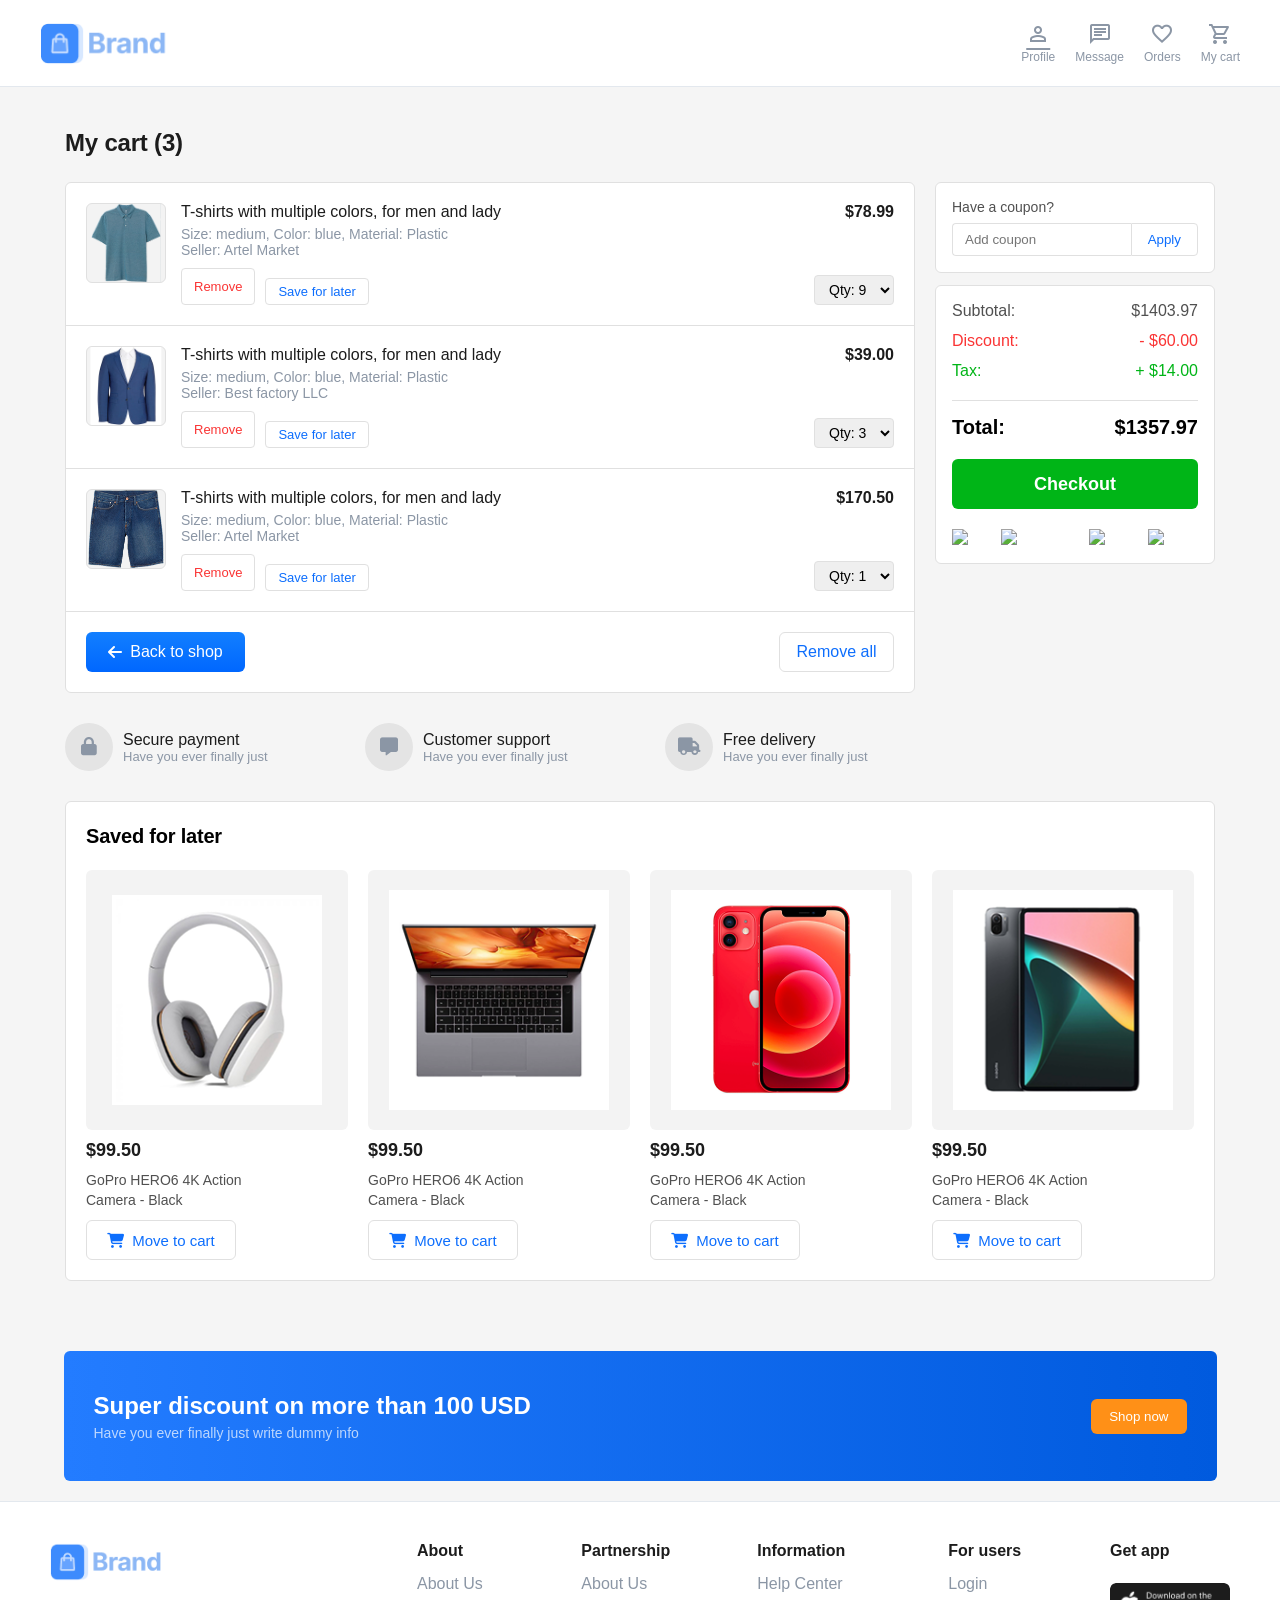
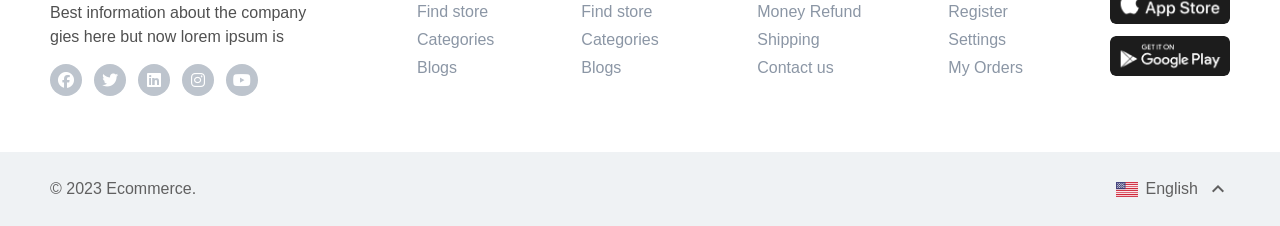
==== commit ef93a2a5: "Fixed an error in the code" ====
--- a/cart.html
+++ b/cart.html
@@ -24,7 +24,7 @@
           </div>
           <nav class="user-nav">
             <div class="nav-item">
-              <span class="material-symbols-outlined colored-icon">person</span>
+              <a href="index.html" class="material-symbols-outlined colored-icon">person</a>
               <span class="colored-text">Profile</span>
             </div>
             <div class="nav-item">
@@ -48,7 +48,7 @@
       </div>
 
           </header>
-          <div class="container">
+          <div class="container1">
     <div class="page-title">My cart (3)</div>
 
     <div class="main-content">
@@ -222,7 +222,7 @@
     </div>
 </div>
 <!-- BANNER -->
-<div class="discount-banner">
+<div class="discount-banner1">
 
   <div class="banner-text">
     <h2>Super discount on more than 100 USD</h2>
--- a/css/style.css
+++ b/css/style.css
@@ -2,6 +2,9 @@
   margin: 0;
   font-family: Arial;
   background-color: rgb(245, 245, 245); 
+  display: flex;
+    flex-direction: column;
+    min-height: 100vh;
 }
 
 * {
@@ -23,6 +26,9 @@
     display: block; 
     background: #FFFFFF;
     border-bottom: 1px solid var(--border-color);
+    position: sticky;
+    top: 0;
+    z-index: 1000; 
 }
 
 .main-header {
@@ -107,7 +113,6 @@
     font-size: 12px;
 }
 
-/* SECONDARY NAV (56px height) */
 .secondary-nav {
     width: 100%;
     height: 56px;
@@ -598,6 +603,8 @@
   width: 100%;
   height: 120px;
   object-fit: cover;
+  opacity: 1 !important; 
+  filter: none !important;
 }
 
 .service-card p {
@@ -682,13 +689,13 @@
 .main-footer {
     width: 100%;
     background: #FFFFFF;
-    margin-top: 40px; /* Space from the content above */
+    margin-top: auto; 
     border-top: 1px solid #E3E8EE;
 }
 
 .footer-container {
-    max-width: 1180px; /* Same as your hero/deals width */
-    height: 250px; /* Main content height */
+    max-width: 1180px; 
+    height: 250px; 
     margin: 0 auto;
     display: flex;
     justify-content: space-between;
@@ -721,7 +728,6 @@
     color: #0D6EFD;
 }
 
-/* Brand Section (Column 1) */
 .brand-info {
     width: 280px;
 }
@@ -746,7 +752,7 @@
 .social-icons img {
     width: 30px;
     height: 30px;
-    filter: grayscale(1); /* Matches the design icons */
+    filter: grayscale(1); 
     opacity: 0.6;
 }
 
@@ -765,7 +771,7 @@
 /* FOOTER BOTTOM BAR */
 .footer-bottom {
     width: 100%;
-    height: 74px; /* Total height = 250 + 74 = 324px total */
+    height: 74px; 
     background: #EFF2F4;
     display: flex;
     justify-content: center;
@@ -803,21 +809,21 @@
     display: flex;
     align-items: center;
     justify-content: center;
-    width: 32px; /* Perfect circle size */
+    width: 32px; 
     height: 32px;
-    background-color: #BDC4CD; /* The grey background from your reference */
-    border-radius: 50%; /* Makes it perfectly round */
+    background-color: #BDC4CD; 
+    border-radius: 50%; 
     text-decoration: none;
     transition: all 0.3s ease;
 }
 
 .social-icons a i {
-    color: #FFFFFF; /* White icon inside the grey circle */
+    color: #FFFFFF; 
     font-size: 16px;
 }
 
 .social-icons a:hover {
-    background-color: #0D6EFD; /* Changes to brand blue on hover */
+    background-color: #0D6EFD; 
 }
 
 .social-icons a:hover i {
@@ -1526,11 +1532,22 @@
   align-items: center;
   padding: 0 30px;
 
-  /* 🔥 gradient same design */
   background: linear-gradient(90deg, #237CFF 0%, #005ADE 100%);
   color: white;
 }
-
+.discount-banner1 {
+  width: 1153px;
+  height: 130px;
+  margin: 20px auto;
+  border-radius: 6px;
+  display: flex;
+  justify-content: space-between;
+  align-items: center;
+  padding: 0 30px;
+
+  background: linear-gradient(90deg, #237CFF 0%, #005ADE 100%);
+  color: white; 
+}
 /* TEXT */
 .banner-text h2 {
   margin: 0;
@@ -1552,24 +1569,27 @@
   border-radius: 6px;
   cursor: pointer;
 }
+.discount-banner1 button {
+  background: #FF9017;
+  border: none;
+  color: white;
+  padding: 10px 18px;
+  border-radius: 6px;
+  cursor: pointer;
+}
 * {
     box-sizing: border-box;
     margin: 0;
     padding: 0;
 }
 
-body {
-    font-family: 'Inter', sans-serif;
-    background-color: #F8F9FA;
-    color: #1C1C1C;
-}
-
-/* Fix: Container ki max-width use ki hai aur top margin kam kar diya hai */
-.container {
+
+
+.container1 {
     max-width: 1180px;
     width: 100%;
-    margin: 40px auto 50px auto; /* 40px margin-top karega topbar ke masle ko fix */
-    padding: 0 15px; /* Taa ke choti screen pe border na kate */
+    margin: 40px auto 50px auto; 
+    padding: 0 15px; 
 }
 
 /* --- Header --- */
@@ -1586,12 +1606,12 @@
 .main-content {
     display: flex;
     gap: 20px; 
-    align-items: flex-start; /* Fix: Box apni asal height pe rahenge, stretch nahi honge */
+    align-items: flex-start; 
 }
 
 /* --- Left Side: Cart Items --- */
 .cart-section {
-    flex: 1; /* Fix: Bachi hui sari jagah properly cover karega, display cut nahi hoga */
+    flex: 1; 
     background: #FFFFFF;
     border: 1px solid #E0E0E0;
     border-radius: 6px;
@@ -1600,7 +1620,7 @@
 .cart-item {
     display: flex;
     justify-content: space-between;
-    padding: 20px; /* Fix: width ki jagah padding use ki hai takay cut na ho */
+    padding: 20px; 
     border-bottom: 1px solid #E0E0E0;
 }
 
@@ -1668,7 +1688,7 @@
     flex-direction: column;
     justify-content: space-between;
     align-items: flex-end;
-    min-width: 80px; /* Ensure price side doesn't squish */
+    min-width: 80px;
 }
 
 .item-price {
@@ -1878,7 +1898,7 @@
 }
 
 .saved-card {
-    flex: 1; /* Fix: Choti screens k liye better spread */
+    flex: 1; 
     display: flex;
     flex-direction: column;
     gap: 10px;
